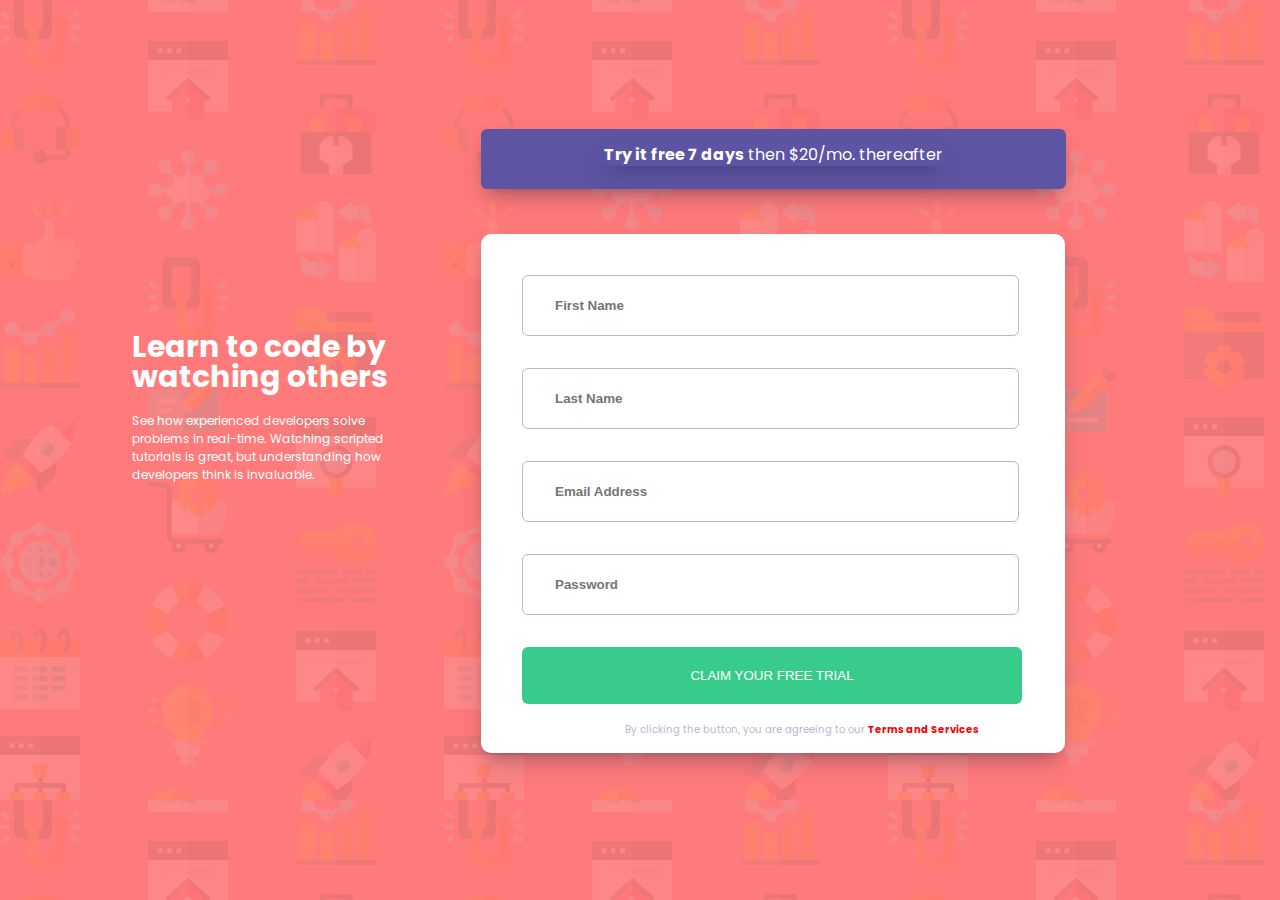
==== index.html @ c5d2baaa "first-commit" ====
<!DOCTYPE html>
<html lang="en">
<head>
    <meta charset="UTF-8">
    <meta http-equiv="X-UA-Compatible" content="IE=edge, chrome=1">
    <meta name="viewport" content="width=device-width, initial-scale=1.0">
    <link rel="preconnect" href="https://fonts.googleapis.com">
    <link rel="preconnect" href="https://fonts.gstatic.com" crossorigin>
    <link href="https://fonts.googleapis.com/css2?family=Poppins:wght@400;500;600;700&display=swap" rel="stylesheet">
    <link rel="stylesheet" href="./style.css">
    <title>Frontend Mentor | Intro component with sign up form</title>
</head>
<body>
    <div id="container">
        <div id="content-text">
            <h1 id="header">
                Learn to code by watching others
            </h1>
            <p id="description">
                See how experienced developers solve problems in real-time. Watching scripted tutorials is great, but understanding how developers think is invaluable.
            </p>
        </div>
        <div id="content-form">
            <div id="trial">
                <div id="trial-align">
                    <a href="#" id="trial"><b>Try it free 7 days</b> then $20/mo. thereafter</a>
                </div>
            </div>
            <form>
                <!-- User Input -->
                <div id="input">
                    <input type="text" name="first-name" id="user-input" class="user-input" placeholder="First Name" minlength="1" maxlength="8" required>
                </div>
                <!-- Message -->
                <div id="message">
                    <p id="error-message" class="error-message">First Name cannot be empty</p>
                </div>
                <!-- User Input -->
                <div id="input">
                    <input type="text" name="last-name" id="user-input" class="user-input" placeholder="Last Name" minlength="1" maxlength="8" required>
                </div>
                <!-- Message -->
                <div id="message">
                    <p id="error-message" class="error-message">Last Name cannot be empty</p>
                </div>
                <!-- User Input -->
                <div id="input">
                    <input type="email" name="email" id="user-input" class="user-input" placeholder="Email Address" pattern="[a-ZA-Z0-9_.+-]+@[a-z0-9.-]+\.[a-zA-Z0-9-.]" required>
                </div>
                <!-- Message -->
                <div id="message">
                    <p id="error-message" class="error-message">Looks like this is not an email</p>
                </div>
                <!-- User Input -->
                <div id="input">
                    <input type="password" name="password" id="user-input" class="user-input" placeholder="Password" required>
                </div>
                <!-- Message -->
                <div id="message">
                    <p id="error-message" class="error-message">Password cannot be empty</p>
                </div>
                <div id="submit">
                    <input type="submit" id="claim" value="Claim Your Free Trial">
                </div>
                <div id="terms">
                    <p id="terms">By clicking the button, you are agreeing to our <b id="terms">Terms and Services</b></p>
                </div>
            </form>
        </div>
    </div>
    <script src="./script.js"></script>
</body>
</html>
---- style.css ----
:root {
    --red: hsl(0, 100%, 74%);
    --green: hsl(154, 59%, 51%);
    --grayish-blue: hsl(246, 25%, 77%);
    --dark-blue: hsl(249, 10%, 26%);
}

body {
    background-image: url('./images/bg-intro-desktop.png');
    background-color: var(--red);
    font-family: 'Poppins', sans-serif;
}

#container{
    display: flex;
    flex-direction: row;
}

#content-text {
    color: white;
    width: 349px;
    height: 208px;
    padding-left: 124px;
    padding-top: 304px;
}

#header {
    font-size: 30px;
    line-height: 1;
}

#description {
    font-size: 12px;
    padding-right: 76px;
}

#error-message {
    visibility: hidden;
    text-align: right;
    padding-right: 48px;
    margin-top: -14px;
    font-size: 10px;
    color: var(--red);
    font-weight: bold;
    font-style: italic;
}

form {
    border-radius: 10px;
    background-color: white;
    padding-bottom: 20px;
    padding-top: 41px;
    padding-left: 41px;
    width: 543px;
    height: 458px;
    margin-bottom: 79px;
    margin-right: 163px;
    margin-top: 5vh;
    box-shadow: rgba(50, 50, 93, 0.25) 0px 13px 27px -5px, rgba(0, 0, 0, 0.3) 0px 8px 16px -8px;
}

#trial {
    margin-top: 121px;
    width: 583px;
}

input#user-input {
    width: 461px;
    height: 57px;
    margin-bottom: 20px;
    border-radius: 6px;
    padding-left: 32px;
    font-weight: bold;
    border: 1px solid var(--grayish-blue);
}

input#user-input:focus {
    outline: 1px solid black;
}

#claim {
    width: 500px;
    height: 57px;
    border-radius: 6px;
    text-align: center;
    text-transform: uppercase;
    background-color: var(--green);
    border: inherit;
    color: white;
}

#claim:hover {
    box-shadow: rgba(50, 50, 93, 0.25) 0px 13px 27px -5px, rgba(0, 0, 0, 0.3) 0px 8px 16px -8px;
}

p#terms {
    font-size: 10px;
    color: var(--grayish-blue);
    margin-top: 18px;
    margin-left: 103px
}

b#terms {
    color: red;
}

#trial {
    text-align: center;
    line-height: 2;
    color: white;
    text-decoration: none;
    background: #5D54A3;
    border-radius: 6px;
    width: 585px;
    height: 60px;
    box-shadow: rgba(50, 50, 93, 0.25) 0px 13px 27px -5px, rgba(0, 0, 0, 0.3) 0px 8px 16px -8px;
}

#trial-align {
    padding-top: 10px;
}

@media only screen and (min-width: 375px) and (max-width: 440px) {
    #container {
        display: flex;
        flex-direction: column;
    }
    #content-text {
        width: 461px;
        height: 118px;
        font-size: 13px;
        padding-top: 71px;
        padding-left: 10px;
        text-align: center;
    }
    #content-form {
        width: 328px;
        height: 443px;
    }
    #description {
        text-align: center;
        padding-left: 66px;
        font-size: 16px;
    }
    form {
        width: 371px;
        height: 443px;
        margin-left: 28px;
    }
    input#user-input {
        width: 292px;
        height: 56px;
        margin-bottom: 20px;
    }
    #trial {
        width: 414px;
        height: 89px;
        margin-left: 26px;
    }
    #trial-align {
        width: 234px;
        height: 93px;
        padding-left: 87px;
    }
    #claim {
        width: 321px;
    }
    #header {
        font-size: 22px;
        width: 200px;
        padding-left: 118px;
    }
    p#terms {
        font-size: 10px;
        text-align: center;
        margin-left: 12px;
        margin-top: 4px;
    }
    div#terms{
        width: 319px;
    }
}
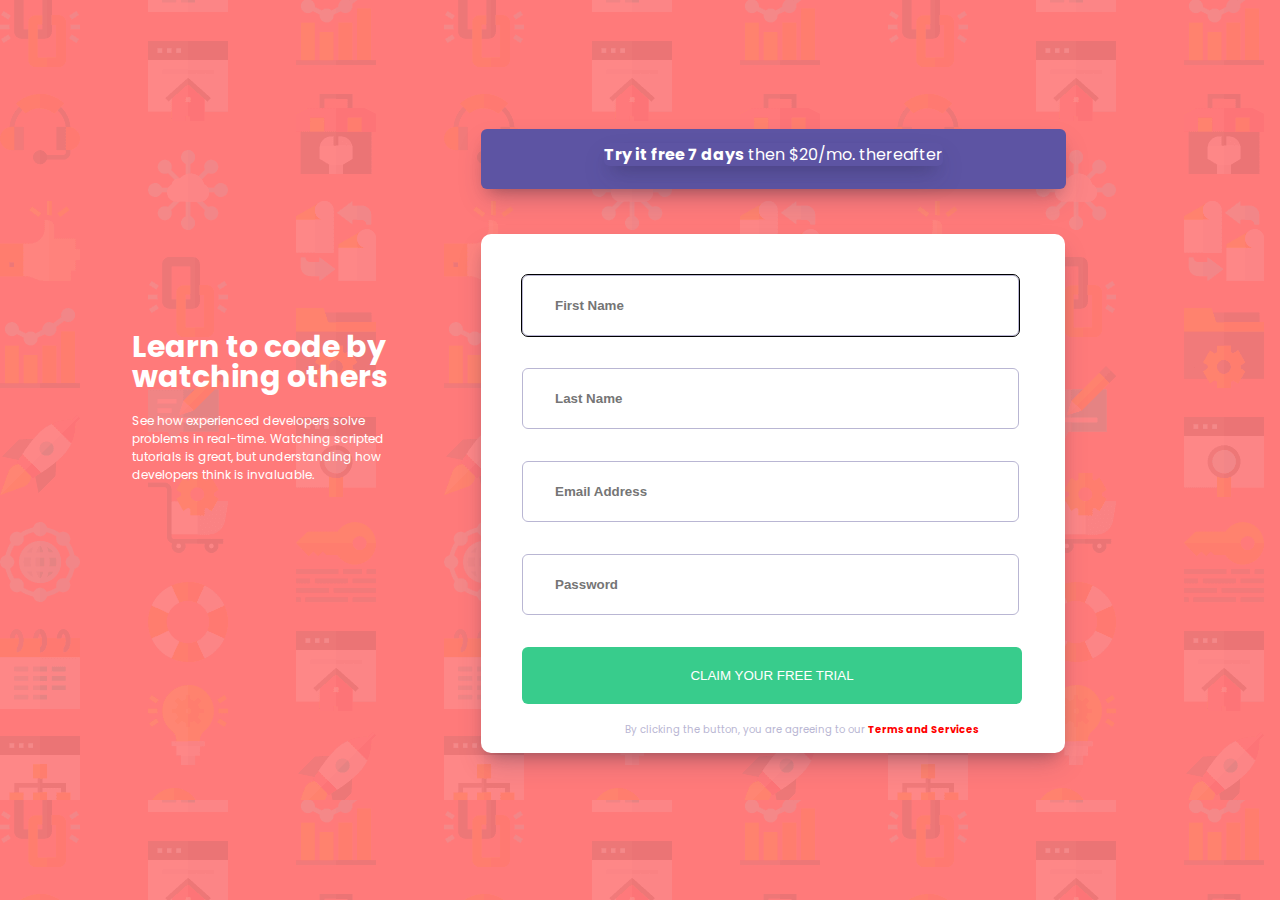
==== commit 1ea8055b: "autofocus added" ====
--- a/index.html
+++ b/index.html
@@ -29,7 +29,7 @@
             <form>
                 <!-- User Input -->
                 <div id="input">
-                    <input type="text" name="first-name" id="user-input" class="user-input" placeholder="First Name" minlength="1" maxlength="8" required>
+                    <input type="text" name="first-name" id="user-input" class="user-input" placeholder="First Name" minlength="1" maxlength="8" autofocus required>
                 </div>
                 <!-- Message -->
                 <div id="message">
@@ -45,7 +45,7 @@
                 </div>
                 <!-- User Input -->
                 <div id="input">
-                    <input type="email" name="email" id="user-input" class="user-input" placeholder="Email Address" pattern="[a-ZA-Z0-9_.+-]+@[a-z0-9.-]+\.[a-zA-Z0-9-.]" required>
+                    <input type="email" name="email" id="user-input" class="user-input" placeholder="Email Address" pattern="[a-z0-9]+@[a-z]+\.[a-z]{2,3}" required>
                 </div>
                 <!-- Message -->
                 <div id="message">
@@ -60,7 +60,7 @@
                     <p id="error-message" class="error-message">Password cannot be empty</p>
                 </div>
                 <div id="submit">
-                    <input type="submit" id="claim" value="Claim Your Free Trial">
+                    <input type="submit" id="claim" value="Claim Your Free Trial" onclick="validity()">
                 </div>
                 <div id="terms">
                     <p id="terms">By clicking the button, you are agreeing to our <b id="terms">Terms and Services</b></p>
@@ -70,4 +70,4 @@
     </div>
     <script src="./script.js"></script>
 </body>
-</html>+</html>
